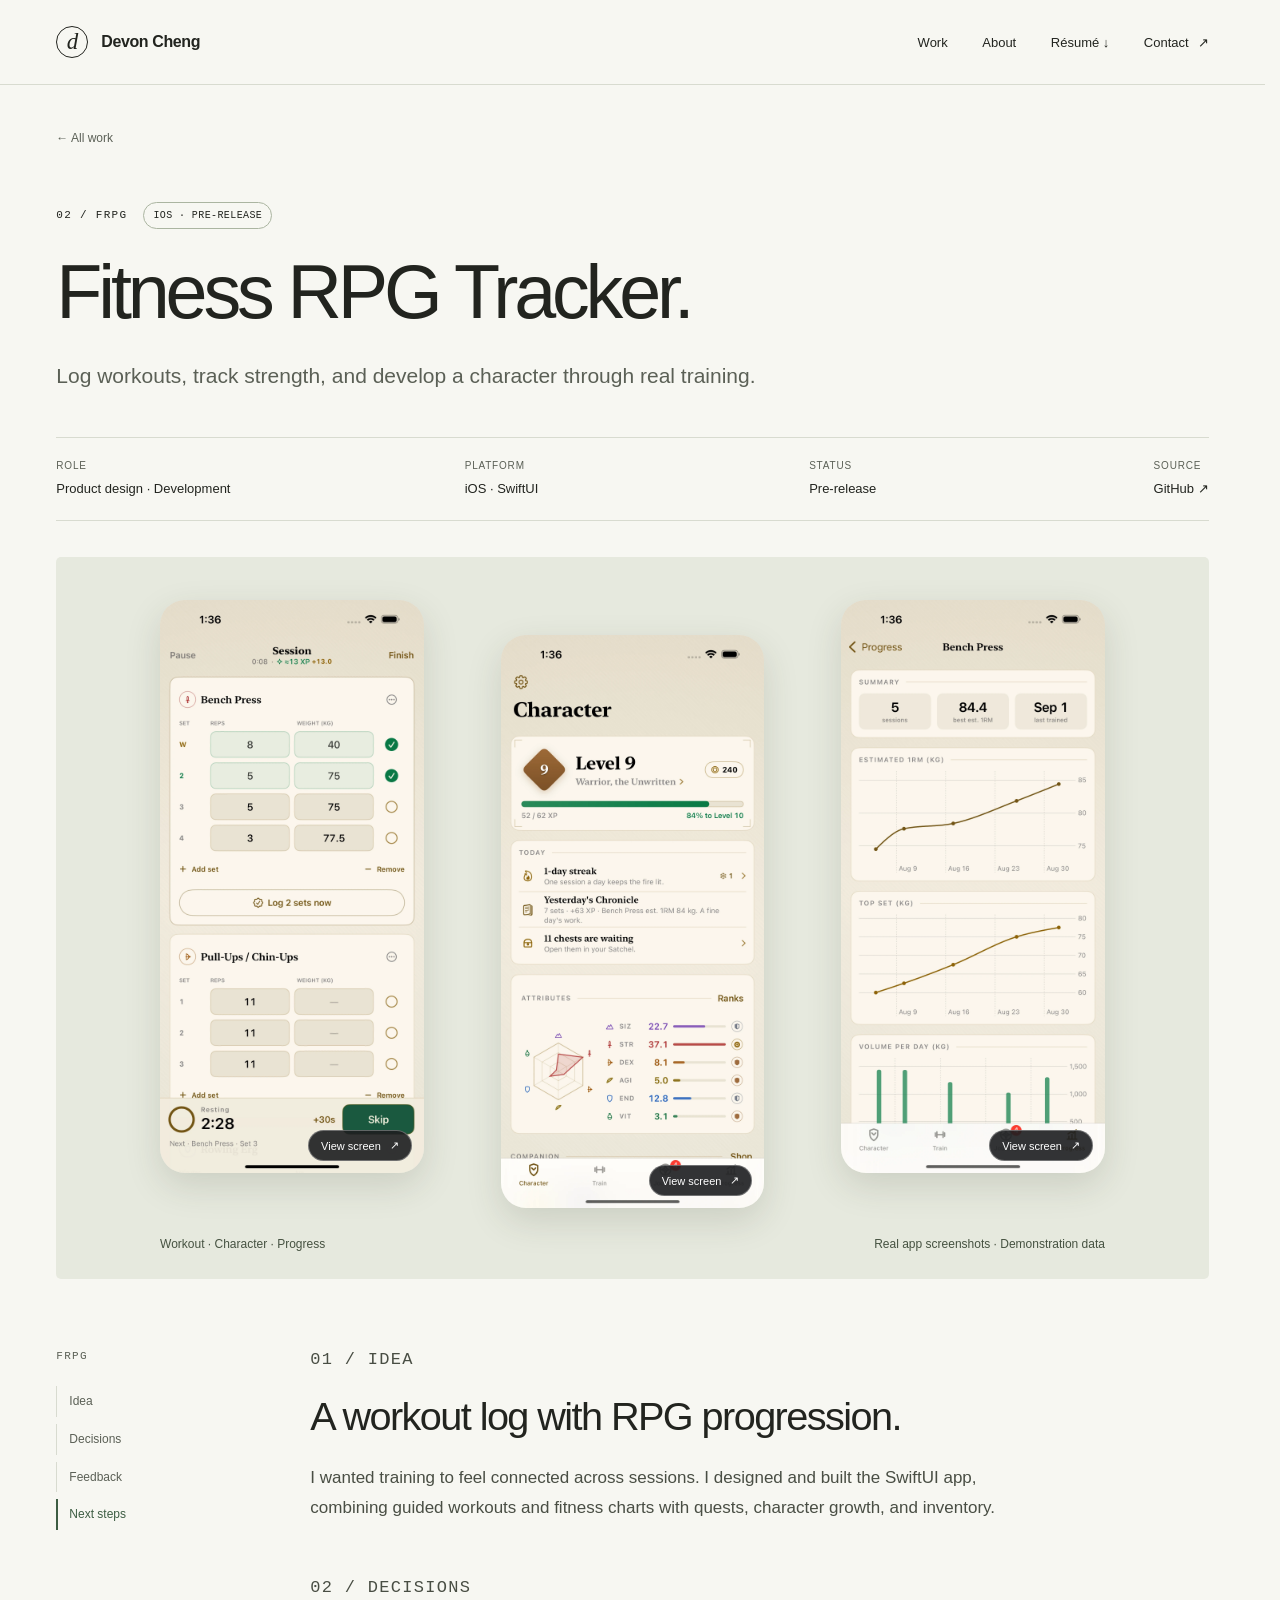
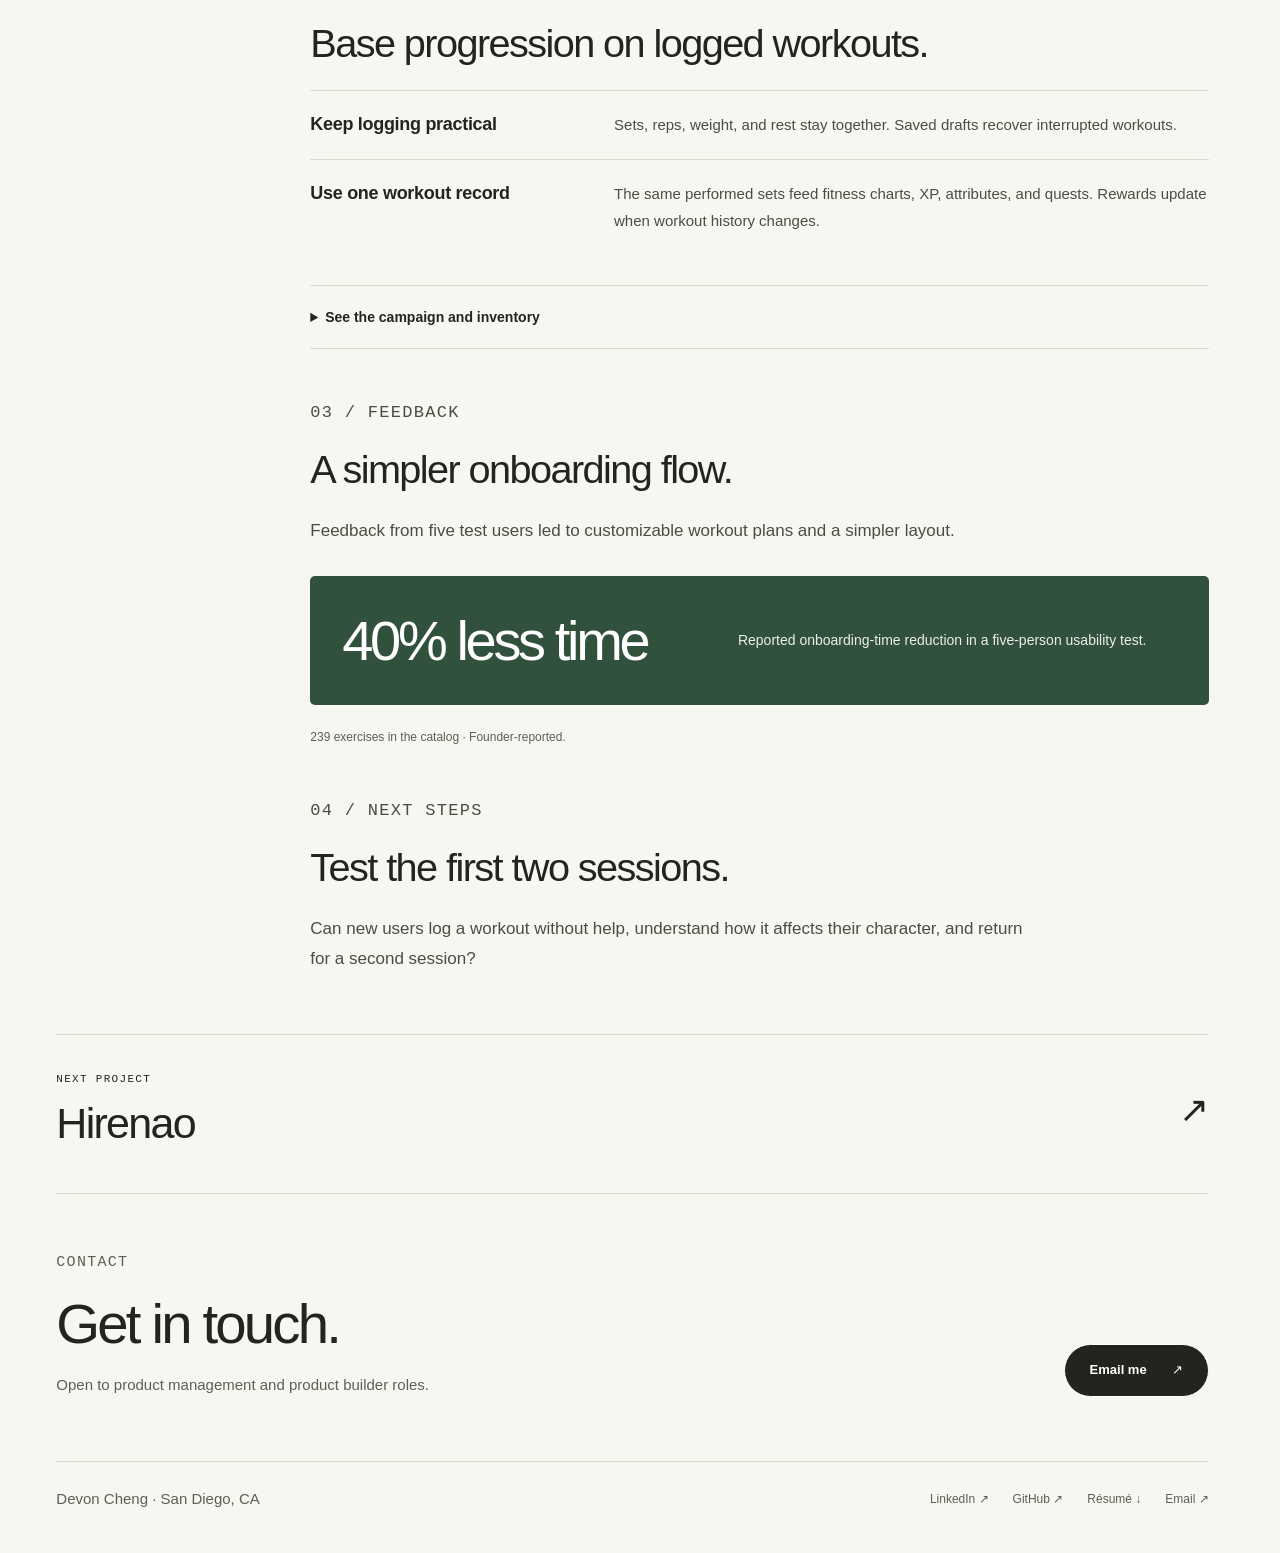
==== projects/frpg/index.html @ c8e6ab67 "Publish Devon Cheng portfolio" ====
<!doctype html>
<html lang="en">
<head>
<meta charset="utf-8">
<meta name="viewport" content="width=device-width, initial-scale=1">
<meta name="theme-color" content="#f7f7f2">
<title>FRPG — Fitness RPG Tracker · Devon Cheng</title>
<meta name="description" content="Devon Cheng’s native iOS Fitness RPG Tracker connects workout logging and progress analytics with character growth, quests, and inventory.">
<meta property="og:title" content="FRPG — Fitness RPG Tracker · Devon Cheng">
<meta property="og:description" content="Devon Cheng’s native iOS Fitness RPG Tracker connects workout logging and progress analytics with character growth, quests, and inventory.">
<meta property="og:type" content="website">
<link rel="icon" href="../../assets/favicon.svg" type="image/svg+xml">
<link rel="stylesheet" href="../../assets/site.css">
<script src="../../assets/site.js" defer></script>
</head>
<body class="frpg-case">
<a class="skip-link" href="#main">Skip to content</a>
<header class="site-header"><div class="header-inner wrap">
<a class="wordmark" href="../../" aria-label="Devon Cheng, home"><span class="monogram" aria-hidden="true">d</span>Devon Cheng</a>
<nav class="main-nav" aria-label="Main navigation">
<a href="../../#work">Work</a><a href="../../#about">About</a>
<a href="../../assets/documents/devon-cheng-resume.pdf" download>Résumé <span aria-hidden="true">↓</span></a>
<a class="nav-contact" href="mailto:yic159@ucsd.edu">Contact <span class="arrow" aria-hidden="true">↗</span></a>
</nav></div></header><main id="main"><section class="case-intro wrap" aria-labelledby="case-title">
<a class="back-link" href="../../#work">← All work</a><p class="eyebrow case-kicker">02 / FRPG <span class="status-tag">iOS · PRE-RELEASE</span></p>
<h1 class="case-title" id="case-title">Fitness RPG Tracker.</h1><p class="case-deck">Log workouts, track strength, and develop a character through real training.</p>
<dl class="case-meta"><div><dt>Role</dt><dd>Product design · Development</dd></div><div><dt>Platform</dt><dd>iOS · SwiftUI</dd></div><div><dt>Status</dt><dd>Pre-release</dd></div><div><dt>Source</dt><dd><a class="meta-link" href="https://github.com/devon4899/FRPG">GitHub ↗</a></dd></div></dl>
<figure class="case-hero frpg-hero"><div class="frpg-hero-phones" role="region" aria-label="Workout, Character, and Progress screenshots. Scroll to explore." tabindex="0"><a class="screenshot-link" href="../../assets/images/frpg-session.webp" data-lightbox data-caption="Log sets, reps, and weight. Keep rest timing in the same view. Real app screenshot with demonstration data." aria-label="Enlarge. Log sets, reps, and weight. Keep rest timing in the same view."><img src="../../assets/images/frpg-session.webp" alt="FRPG workout showing bench press sets, weights, completed sets, and a rest timer." width="1320" height="2868" loading="eager" decoding="async"><span class="zoom-hint" aria-hidden="true"><span>View screen</span> ↗</span></a><a class="screenshot-link" href="../../assets/images/frpg-character.webp" data-lightbox data-caption="Training contributes to character XP, levels, and attributes. Real app screenshot with demonstration data." aria-label="Enlarge. Training contributes to character XP, levels, and attributes."><img src="../../assets/images/frpg-character.webp" alt="FRPG Character showing level 9, XP, a training streak, and six attributes." width="1320" height="2868" loading="eager" decoding="async"><span class="zoom-hint" aria-hidden="true"><span>View screen</span> ↗</span></a><a class="screenshot-link" href="../../assets/images/frpg-progress.webp" data-lightbox data-caption="Review strength and volume from recorded workouts. Real app screenshot with demonstration data." aria-label="Enlarge. Review strength and volume from recorded workouts."><img src="../../assets/images/frpg-progress.webp" alt="FRPG Bench Press progress with estimated strength, top-set weight, and volume charts." width="1320" height="2868" loading="eager" decoding="async"><span class="zoom-hint" aria-hidden="true"><span>View screen</span> ↗</span></a></div><figcaption><span class="swipe-hint">Swipe to explore →</span><span>Workout · Character · Progress</span><span>Real app screenshots · Demonstration data</span></figcaption></figure></section>
<div class="case-layout wrap"><nav class="case-nav" aria-label="FRPG case study sections"><p class="eyebrow">FRPG</p><a href="#idea">Idea</a><a href="#decisions">Decisions</a><a href="#feedback">Feedback</a><a href="#next">Next steps</a></nav><div class="story">
<section class="story-section compact-story" id="idea"><p class="eyebrow">01 / IDEA</p><h2>A workout log with RPG progression.</h2><p>I wanted training to feel connected across sessions. I designed and built the SwiftUI app, combining guided workouts and fitness charts with quests, character growth, and inventory.</p></section>
<section class="story-section compact-story" id="decisions"><p class="eyebrow">02 / DECISIONS</p><h2>Base progression on logged workouts.</h2><div class="short-decisions"><article><h3>Keep logging practical</h3><p>Sets, reps, weight, and rest stay together. Saved drafts recover interrupted workouts.</p></article><article><h3>Use one workout record</h3><p>The same performed sets feed fitness charts, XP, attributes, and quests. Rewards update when workout history changes.</p></article></div>
<details><summary>See the campaign and inventory</summary><div class="phone-grid"><a class="screenshot-link" href="../../assets/images/frpg-campaign.webp" data-lightbox data-caption="Campaign regions and encounters give training longer-term goals. Real app screenshot with demonstration data." aria-label="Enlarge. Campaign regions and encounters give training longer-term goals."><img src="../../assets/images/frpg-campaign.webp" alt="FRPG campaign map showing Kindling Vale and locked regions." width="1320" height="2868" loading="lazy" decoding="async"><span class="zoom-hint" aria-hidden="true"><span>View screen</span> ↗</span></a><a class="screenshot-link" href="../../assets/images/frpg-inventory.webp" data-lightbox data-caption="Earned chests appear in the inventory. Real app screenshot with demonstration data." aria-label="Enlarge. Earned chests appear in the inventory."><img src="../../assets/images/frpg-inventory.webp" alt="FRPG inventory showing an earned chest and 11 available chests." width="1320" height="2868" loading="lazy" decoding="async"><span class="zoom-hint" aria-hidden="true"><span>View screen</span> ↗</span></a></div><p>The repository calls the app RPGFit. It is under development toward its first public release.</p><p><a href="https://github.com/devon4899/FRPG/blob/main/docs/ARCHITECTURE.md">Architecture</a> · <a href="https://github.com/devon4899/FRPG/tree/main/docs/screenshots/iphone-6.9">Original screenshots</a></p></details></section>
<section class="story-section compact-story" id="feedback"><p class="eyebrow">03 / FEEDBACK</p><h2>A simpler onboarding flow.</h2><p>Feedback from five test users led to customizable workout plans and a simpler layout.</p><div class="measurement"><div class="measurement-value">40% less time</div><p>Reported onboarding-time reduction in a five-person usability test.</p></div><p class="measure-note">239 exercises in the catalog · Founder-reported.</p></section>
<section class="story-section compact-story" id="next"><p class="eyebrow">04 / NEXT STEPS</p><h2>Test the first two sessions.</h2><p>Can new users log a workout without help, understand how it affects their character, and return for a second session?</p></section></div></div>
<a class="more-project wrap" href="../hirenao/"><div><p class="eyebrow">NEXT PROJECT</p><h2>Hirenao</h2></div><span class="arrow" aria-hidden="true">↗</span></a></main><footer class="contact wrap" id="contact">
<div class="contact-main"><div><p class="eyebrow">CONTACT</p><h2>Get in touch.</h2><p>Open to product management and product builder roles.</p></div>
<a class="pill-link" href="mailto:yic159@ucsd.edu">Email me <span class="arrow" aria-hidden="true">↗</span></a></div>
<div class="footer-bottom"><p>Devon Cheng · San Diego, CA</p><div class="social-links">
<a href="https://www.linkedin.com/in/devoncheng3/">LinkedIn <span aria-hidden="true">↗</span></a>
<a href="https://github.com/devon4899">GitHub <span aria-hidden="true">↗</span></a>
<a href="../../assets/documents/devon-cheng-resume.pdf" download>Résumé <span aria-hidden="true">↓</span></a>
<a href="mailto:yic159@ucsd.edu">Email <span aria-hidden="true">↗</span></a>
</div></div></footer>
<dialog class="lightbox" aria-label="Enlarged product screenshot" aria-describedby="lightbox-caption">
<div class="lightbox-inner">
<div class="lightbox-top"><p class="lightbox-count" aria-live="polite"></p><div class="lightbox-tools"><a data-original href="#" target="_blank" rel="noopener">Full size ↗</a><button type="button" data-zoom aria-pressed="false">Zoom in</button><button type="button" data-close aria-label="Close screenshot">×</button></div></div>
<div class="lightbox-image-wrap" tabindex="0" role="region" aria-label="Screenshot. Scroll to inspect when zoomed."><img class="lightbox-image" alt=""></div>
<div class="lightbox-bottom"><p class="lightbox-caption" id="lightbox-caption" aria-live="polite"></p><div class="lightbox-controls"><button type="button" data-prev aria-label="Previous screenshot">←</button><button type="button" data-next aria-label="Next screenshot">→</button></div></div>
</div></dialog>
</body></html>
---- assets/site.css ----
@charset "UTF-8";

:root {
  --paper: #f7f7f2;
  --ink: #22241f;
  --muted: #5b6056;
  --line: #d8dbd0;
  --purple: #553ac0;
  --lavender: #ebe6f7;
  --green: #31513d;
  --cream: #e9e5d9;
  --orange: #bd481e;
  --max: 1216px;
  --gutter: clamp(22px, 4.4vw, 72px);
  color-scheme: light;
  font-family: -apple-system, BlinkMacSystemFont, "Segoe UI", sans-serif;
  color: var(--ink);
  background: var(--paper);
  font-synthesis: none;
  text-rendering: optimizeLegibility;
  -webkit-font-smoothing: antialiased;
}
* { box-sizing: border-box; }
html { scroll-behavior: smooth; scroll-padding-top: 108px; scrollbar-gutter: stable; }
body { margin: 0; }
body.modal-open { overflow: hidden; }
::selection { color: #22241f; background: #c9df8e; }
a { color: inherit; text-decoration-thickness: 1px; text-underline-offset: 5px; }
a, button, summary { -webkit-tap-highlight-color: transparent; }
button, input { font: inherit; }
button { color: inherit; }
img { display: block; max-width: 100%; height: auto; }
figure, p, h1, h2, h3, h4, dl, dd { margin: 0; }
button, a, summary { touch-action: manipulation; }
:focus-visible { outline: 3px solid var(--purple); outline-offset: 5px; border-radius: 3px; }
.wrap { width: min(calc(100% - var(--gutter) * 2), var(--max)); margin-inline: auto; }
.skip-link { position: fixed; top: -100px; left: 20px; z-index: 100; padding: 14px 20px; background: var(--ink); color: white; }
.skip-link:focus { top: 14px; }
.site-header { position: sticky; top: 0; z-index: 20; background: rgba(247, 247, 242, .96); border-bottom: 1px solid var(--line); backdrop-filter: blur(16px); }
.header-inner { min-height: 84px; display: flex; align-items: center; justify-content: space-between; gap: 24px; }
.wordmark { display: inline-flex; gap: 13px; align-items: center; text-decoration: none; font-size: 16px; font-weight: 650; letter-spacing: -.4px; white-space: nowrap; }
.monogram { display: grid; place-items: center; width: 32px; height: 32px; border: 1px solid var(--ink); border-radius: 50%; font-family: Georgia, serif; font-size: 23px; font-style: italic; font-weight: 400; }
.main-nav { display: flex; gap: clamp(18px, 2.7vw, 38px); align-items: center; }
.main-nav a { font-size: 13px; text-decoration: none; padding: 10px 0; }
.main-nav a:hover, .main-nav a[aria-current] { color: var(--purple); }
.nav-contact { display: flex; align-items: center; gap: 9px; }
.arrow { display: inline-block; transition: transform .2s ease; }
a:hover .arrow { transform: translate(3px, -2px); }
.eyebrow { font-family: ui-monospace, SFMono-Regular, Menlo, Consolas, monospace; text-transform: uppercase; font-size: 11px; line-height: 1.5; letter-spacing: 1.3px; font-weight: 500; }
.hero { position: relative; padding-top: clamp(58px, 7.1vw, 106px); padding-bottom: 58px; }
.hero-top { display: flex; justify-content: space-between; align-items: center; gap: 22px; margin-bottom: 32px; }
.availability { display: flex; align-items: center; gap: 9px; color: var(--muted); font-size: 12px; }
.availability::before { content: ""; width: 6px; height: 6px; border-radius: 50%; background: var(--green); box-shadow: 0 0 0 4px #e6ebdf; }
.hero-layout { display: grid; grid-template-columns: minmax(0, 1.55fr) minmax(250px, .7fr); gap: 45px; align-items: end; }
.hero h1 { font-size: clamp(49px, 6.6vw, 91px); line-height: 1.02; font-weight: 500; letter-spacing: -.065em; }
.hero h1 em { color: var(--purple); font-family: Georgia, "Times New Roman", serif; font-weight: 400; letter-spacing: -.065em; }
.hero-intro { align-self: center; justify-self: center; text-align: center; }
.hero-jump .eyebrow { margin-bottom: 12px; color: var(--muted); }
.hero-jump-links { display: flex; flex-wrap: wrap; justify-content: center; gap: 10px; }
.hero-jump-links .pill-link { gap: 12px; padding: 10px 14px; }
.text-link { display: inline-flex; align-items: center; gap: 15px; font-size: 14px; font-weight: 550; text-decoration: none; border-bottom: 1px solid currentColor; padding: 0 0 7px; }
.hero-intro .text-link { margin-top: 20px; }
.hero-bottom { display: flex; align-items: center; justify-content: space-between; margin-top: 63px; padding-top: 22px; border-top: 1px solid var(--line); font-size: 12px; color: var(--muted); }
.hero-bottom a { text-decoration: none; }
.hero-bottom span:first-child { display: inline-flex; align-items: center; gap: 12px; }
.section-heading { display: flex; align-items: baseline; gap: 25px; justify-content: space-between; margin: 36px 0 24px; }
.section-heading h2 { font-size: clamp(28px, 3vw, 38px); line-height: 1.2; font-weight: 500; letter-spacing: -1.6px; }
.section-heading .eyebrow { color: var(--muted); }
.project { border-radius: 5px; overflow: hidden; margin-bottom: 28px; }
.hirenao-project { background: var(--lavender); }
.project-top { padding: clamp(28px, 4.3vw, 58px); display: grid; grid-template-columns: 1.2fr .8fr; gap: 45px; align-items: end; }
.project-name { display: flex; gap: 11px; align-items: center; margin-bottom: 23px; }
.project-name .number { opacity: .58; }
.project h3 { font-weight: 500; font-size: clamp(31px, 3.8vw, 50px); line-height: 1.08; letter-spacing: -.045em; }
.project-summary p { font-size: 16px; line-height: 1.65; max-width: 380px; color: #4c485b; }
.pill-link { display: inline-flex; align-items: center; gap: 25px; text-decoration: none; font-size: 13px; line-height: 1.3; font-weight: 550; border: 1px solid currentColor; border-radius: 40px; padding: 14px 20px; transition: background .2s ease, color .2s ease; }
.pill-link:hover { background: var(--ink); color: var(--paper); border-color: var(--ink); }
.project-summary .pill-link { margin-top: 25px; }
.project-image { margin: 0 clamp(24px, 4.3vw, 58px); }
.screenshot-link { display: block; position: relative; text-decoration: none; border-radius: 7px; overflow: hidden; }
.screenshot-link img { width: 100%; }
.project-image .screenshot-link { box-shadow: 0 12px 40px rgba(40, 25, 85, .13); }
.zoom-hint { position: absolute; right: 12px; bottom: 12px; color: #fff; background: rgba(30,31,33,.91); border: 1px solid rgba(255,255,255,.3); border-radius: 30px; padding: 8px 12px; display: flex; align-items: center; gap: 9px; font-size: 11px; transition: background .15s ease; }
.screenshot-link:hover .zoom-hint { background: var(--purple); }
.project-foot { margin: 0 clamp(24px, 4.3vw, 58px); padding: 22px 0 30px; display: flex; gap: 20px; justify-content: space-between; align-items: center; font-size: 12px; color: #514a65; }
.project-foot strong { color: var(--ink); font-weight: 600; }
.project-foot .capture-note { font-size: 11px; }
.frpg-project { background: #e6e9de; display: grid; grid-template-columns: .8fr 1.2fr; min-height: 650px; }
.frpg-project .project-top { display: flex; flex-direction: column; align-items: flex-start; justify-content: center; gap: 0; padding-right: 0; }
.frpg-project h3 { margin-bottom: 24px; }
.frpg-project .project-summary p { color: #485244; }
.status-tag { display: inline-flex; align-items: center; border: 1px solid #abb5a1; border-radius: 20px; padding: 5px 9px; font-size: 10px; font-weight: 500; letter-spacing: .4px; }
.phone-composition { display: grid; grid-template-columns: 1fr 1fr; gap: 23px; align-items: start; padding: 55px 54px 45px 45px; position: relative; }
.phone-composition .screenshot-link { border-radius: 26px; border: 1px solid rgba(55,50,25,.13); box-shadow: 0 24px 35px rgba(44,51,37,.12); }
.phone-composition .screenshot-link:first-child { margin-top: 45px; transform: rotate(-3deg); }
.phone-composition .screenshot-link:nth-child(2) { transform: rotate(3deg); }
.phone-composition .zoom-hint { right: 9px; bottom: 14px; padding: 7px 9px; }
.small-copy { font-size: 12px; line-height: 1.6; color: var(--muted); }
.frpg-project .small-copy { margin-top: 30px; max-width: 290px; }
.about { padding-block: clamp(70px, 9vw, 125px); display: grid; grid-template-columns: .85fr 1.15fr; gap: clamp(48px, 8vw, 110px); }
.about-copy h2 { font-size: clamp(34px, 3.7vw, 48px); line-height: 1.13; letter-spacing: -.045em; font-weight: 500; margin: 22px 0 24px; }
.about-copy p { font-size: 16px; line-height: 1.75; color: var(--muted); margin-bottom: 15px; }
.about-copy .text-link { margin-top: 13px; }
.experience { padding-top: 3px; }
.experience-entry { display: grid; grid-template-columns: 1fr auto; column-gap: 15px; padding: 27px 0; border-bottom: 1px solid var(--line); }
.experience-entry:first-child { border-top: 1px solid var(--line); }
.experience-entry h3 { font-size: 20px; font-weight: 550; letter-spacing: -.4px; }
.experience-entry .date { font-size: 12px; color: var(--muted); align-self: center; }
.experience-entry .role { margin-top: 8px; font-size: 13px; color: var(--muted); }
.experience-entry p { margin-top: 13px; grid-column: 1 / -1; font-size: 14px; line-height: 1.7; color: #464b41; }
.contact { padding: 57px 0 42px; border-top: 1px solid var(--line); }
.contact-main { display: flex; align-items: end; justify-content: space-between; gap: 30px; }
.contact h2 { font-size: clamp(35px, 4.4vw, 59px); line-height: 1.1; letter-spacing: -.05em; font-weight: 500; margin: 18px 0; }
.contact p { color: var(--muted); font-size: 15px; line-height: 1.6; }
.contact .pill-link { padding: 17px 25px; background: var(--ink); color: white; flex-shrink: 0; }
.contact .pill-link:hover { background: var(--purple); border-color: var(--purple); }
.footer-bottom { display: flex; justify-content: space-between; align-items: center; gap: 25px; margin-top: 64px; padding-top: 25px; border-top: 1px solid var(--line); color: var(--muted); font-size: 12px; }
.social-links { display: flex; flex-wrap: wrap; gap: 24px; }
.social-links a { text-decoration: none; }
.social-links a:hover { text-decoration: underline; }

/* Project stories share navigation and type, with an individual color palette. */
.case-intro { padding-top: 43px; }
.back-link { display: inline-flex; align-items: center; gap: 10px; color: var(--muted); font-size: 12px; text-decoration: none; }
.case-kicker { margin-top: 56px; display: flex; align-items: center; gap: 16px; }
.case-title { max-width: 1000px; font-weight: 500; font-size: clamp(44px, 5.9vw, 80px); line-height: 1.06; letter-spacing: -.055em; margin: 23px 0 27px; }
.case-deck { max-width: 710px; font-size: clamp(17px, 1.75vw, 21px); color: var(--muted); line-height: 1.65; }
.case-meta { display: grid; grid-template-columns: 1.2fr 1fr 1fr auto; gap: 25px; margin: 43px 0 36px; padding: 22px 0; border-block: 1px solid var(--line); }
.case-meta dt { color: var(--muted); font-size: 10px; letter-spacing: .8px; text-transform: uppercase; margin-bottom: 8px; }
.case-meta dd { font-size: 13px; line-height: 1.5; }
.case-meta .meta-link { align-self: center; font-size: 13px; text-decoration: none; }
.case-hero { padding: clamp(20px, 3.6vw, 50px); background: var(--lavender); border-radius: 5px; }
.case-hero .screenshot-link { box-shadow: 0 12px 35px rgba(40, 25, 85, .17); }
.case-hero figcaption { margin-top: 17px; font-size: 12px; color: #514a65; line-height: 1.6; display: flex; justify-content: space-between; gap: 15px; }
.case-layout { display: grid; grid-template-columns: 190px minmax(0, 1fr); gap: clamp(35px, 5vw, 75px); padding-top: 66px; }
.case-nav { position: sticky; top: 116px; height: fit-content; display: flex; flex-direction: column; align-items: start; gap: 7px; padding-top: 3px; }
.case-nav .eyebrow { color: var(--muted); margin-bottom: 14px; }
.case-nav a { display: block; padding: 7px 0 7px 12px; border-left: 1px solid var(--line); font-size: 12px; line-height: 1.4; text-decoration: none; color: var(--muted); }
.case-nav a:hover, .case-nav a[aria-current] { border-left: 2px solid var(--purple); padding-left: 11px; color: var(--purple); }
.story { min-width: 0; }
.story-section { margin-bottom: 65px; }
.story-section h2 { font-size: clamp(29px, 3.1vw, 40px); font-weight: 500; letter-spacing: -.04em; line-height: 1.15; margin: 14px 0 23px; }
.story-section > p { font-size: 17px; line-height: 1.8; color: #494e44; max-width: 790px; margin-bottom: 18px; }
.story-section p strong { color: var(--ink); font-weight: 600; }
.story-section .callout { background: #efeee5; border-left: 2px solid #8b8d68; padding: 22px 25px; margin-top: 26px; font-size: 16px; line-height: 1.75; }
.decision { display: grid; grid-template-columns: 34px 1fr; gap: 15px; padding: 27px 0; border-top: 1px solid var(--line); }
.decision-number { font-size: 12px; color: var(--purple); font-family: ui-monospace, monospace; padding-top: 5px; }
.decision h3 { font-weight: 550; font-size: 22px; letter-spacing: -.5px; line-height: 1.3; margin-bottom: 12px; }
.decision p { font-size: 16px; line-height: 1.75; color: #494e44; }
.decision p + p { margin-top: 12px; }
.decision .tradeoff { font-size: 13px; color: var(--muted); }
.workflow-figure { margin-top: 28px; }
.workflow-figure .screenshot-link { border: 1px solid #d4d5cf; border-radius: 7px; }
.workflow-figure figcaption { margin-top: 13px; font-size: 13px; color: var(--muted); line-height: 1.6; }
.workflow-figure figcaption strong { font-weight: 550; color: var(--ink); }
.figure-number { color: var(--purple); font-family: ui-monospace, monospace; font-size: 11px; margin-right: 10px; }
.measurement { display: grid; grid-template-columns: 1fr 1.2fr; gap: 30px; background: var(--ink); color: white; padding: 32px; margin: 30px 0 22px; border-radius: 5px; align-items: center; }
.measurement-value { font-size: clamp(36px, 4.4vw, 56px); font-weight: 500; letter-spacing: -.06em; white-space: nowrap; }
.measurement-value .from { color: #b9bcae; }
.measurement p { font-size: 14px; line-height: 1.7; color: #ecefe5; }
.measurement p strong { color: white; }
.metric-row { display: grid; grid-template-columns: repeat(3, 1fr); gap: 20px; margin: 29px 0 21px; }
.metric { border-top: 1px solid var(--line); padding-top: 20px; }
.metric strong { display: block; font-size: 42px; font-weight: 500; letter-spacing: -.055em; margin-bottom: 8px; }
.metric span { font-size: 13px; line-height: 1.5; color: var(--muted); display: block; }
.story-section .measure-note { font-size: 12px; line-height: 1.7; color: var(--muted); }
.next-test { padding: 29px; background: var(--lavender); border-radius: 5px; margin-top: 30px; }
.next-test h3 { font-size: 20px; font-weight: 550; letter-spacing: -.3px; margin-bottom: 12px; }
.next-test p { font-size: 15px; color: #4a425b; line-height: 1.75; }
details { border-block: 1px solid var(--line); padding: 20px 0; margin-top: 30px; }
details + details { border-top: 0; margin-top: 0; }
summary { cursor: pointer; font-size: 14px; font-weight: 550; line-height: 1.6; }
details p { font-size: 14px; line-height: 1.8; color: var(--muted); margin: 18px 0 3px; }
details a { text-decoration-color: #9d91c0; }
.more-project { display: flex; justify-content: space-between; align-items: center; gap: 25px; padding: 36px 0 45px; margin-top: 10px; border-top: 1px solid var(--line); text-decoration: none; }
.more-project h2 { font-size: clamp(28px, 3.4vw, 43px); font-weight: 500; letter-spacing: -.04em; margin-top: 12px; }
.more-project .arrow { font-size: 36px; }
.frpg-case { --purple: #3d5d43; --lavender: #e6e9de; }
.frpg-hero { background: #e6e9de; padding: 43px 9% 25px; }
.frpg-hero-phones { display: grid; grid-template-columns: repeat(3, 1fr); gap: clamp(25px, 6vw, 80px); align-items: start; }
.frpg-hero-phones .screenshot-link { border-radius: 25px; box-shadow: 0 13px 35px rgba(56,62,43,.15); }
.frpg-hero-phones > :nth-child(2) { margin-top: 35px; }
.frpg-hero figcaption { margin-top: 27px; color: #465241; }
.phone-grid { display: grid; grid-template-columns: repeat(2, minmax(0, 1fr)); gap: 28px; align-items: start; }
.phone-grid.three { grid-template-columns: repeat(3, minmax(0, 1fr)); gap: 22px; }
.phone-grid .workflow-figure { margin-top: 14px; }
.phone-grid .screenshot-link { max-width: 330px; margin-inline: auto; border-radius: 23px; box-shadow: 0 12px 28px rgba(45,50,35,.09); }
.frpg-case .measurement { background: var(--green); }
.frpg-case .next-test p { color: #3d4b3a; }
.frpg-case .workflow-figure figcaption { margin-top: 18px; }

.gallery-tabs { display: flex; gap: 7px; margin-bottom: 22px; }
.gallery-tabs button { cursor: pointer; border: 1px solid #b9b0cf; background: transparent; color: #453955; padding: 12px 23px; border-radius: 30px; font-size: 13px; line-height: 1.3; }
.gallery-tabs button[aria-selected="true"] { background: var(--ink); border-color: var(--ink); color: white; }
.gallery-tabs button:hover { border-color: var(--ink); }
.gallery-panel { margin: 0; }
.gallery-panel .screenshot-link { aspect-ratio: 16/9; background: #171719; }
.gallery-panel .screenshot-link img { width: 100%; height: 100%; object-fit: contain; }
.gallery-panel figcaption { display: block; }
.gallery-panel figcaption strong { margin-right: 5px; }
.compact-story { margin-bottom: 49px; }
.short-decisions { display: grid; grid-template-columns: 1fr; }
.short-decisions article { padding: 21px 0; display: grid; grid-template-columns: minmax(150px, .75fr) 1.6fr; gap: 25px; border-top: 1px solid var(--line); }
.short-decisions h3 { font-size: 18px; line-height: 1.4; font-weight: 550; letter-spacing: -.3px; }
.short-decisions p { font-size: 15px; line-height: 1.75; color: #494e44; }
.compact-story > p { max-width: 720px; }
.compact-story details .phone-grid { margin-top: 22px; }
.compact-story details .phone-grid .screenshot-link { max-width: 260px; }
@media (max-width: 760px) {
  .gallery-tabs { margin-bottom: 17px; gap: 6px; }
  .gallery-tabs button { padding: 11px 16px; font-size: 12px; }
  .short-decisions article { grid-template-columns: 1fr; gap: 9px; padding: 19px 0; }
  .compact-story { margin-bottom: 39px; }
}

/* Native dialog supplies focus containment and Escape behavior. */
.lightbox { border: 0; background: #151612; color: #f7f7f2; width: min(1500px, 96vw); max-width: 96vw; height: min(94vh, 1200px); max-height: 94dvh; padding: 0; border-radius: 10px; overflow: hidden; }
.lightbox::backdrop { background: rgba(15,17,13,.87); backdrop-filter: blur(5px); }
.lightbox-inner { height: 100%; display: flex; flex-direction: column; }
.lightbox-top { display: flex; justify-content: space-between; align-items: center; padding: 10px 16px 8px 22px; flex-shrink: 0; gap: 20px; }
.lightbox-top p { color: #bfc4b5; font-size: 11px; }
.lightbox-tools { display: flex; align-items: center; gap: 14px; }
.lightbox-tools a { font-size: 12px; color: #e0e5d7; padding-block: 14px; }
.lightbox-tools button[data-zoom] { border-radius: 30px; width: auto; padding-inline: 16px; font-size: 12px; }
.lightbox button { border: 1px solid #646957; background: none; color: #fff; border-radius: 50%; width: 44px; height: 44px; cursor: pointer; display: grid; place-items: center; font-size: 21px; }
.lightbox button:hover { background: #3a4130; }
.lightbox :focus-visible { outline-color: #d2dbae; }
.lightbox-image-wrap { flex: 1; min-height: 0; padding-inline: 22px; overflow: hidden; }
.lightbox-image { width: 100%; height: 100%; max-width: 100%; max-height: 100%; object-fit: contain; }
.lightbox.is-zoomed .lightbox-image-wrap { display: block; overflow: auto; }
.lightbox.is-zoomed .lightbox-image { width: auto; height: auto; max-width: none; max-height: none; margin-inline: auto; }
.lightbox-bottom { flex-shrink: 0; display: flex; justify-content: space-between; align-items: center; gap: 20px; padding: 17px 22px; }
.lightbox-caption { font-size: 13px; line-height: 1.6; color: #d1d5c9; max-width: 900px; }
.lightbox-controls { display: flex; gap: 10px; flex-shrink: 0; }
.no-page { min-height: 65vh; display: flex; flex-direction: column; justify-content: center; align-items: flex-start; gap: 24px; }
.no-page h1 { font-size: clamp(44px, 7vw, 80px); font-weight: 500; letter-spacing: -.05em; }
.no-page p { color: var(--muted); line-height: 1.7; }

@media (prefers-reduced-motion: no-preference) {
  .has-motion [data-reveal] { opacity: 0; transform: translateY(16px); transition: opacity .7s ease, transform .7s ease; }
  .has-motion [data-reveal].is-visible { opacity: 1; transform: none; }
}
@media (min-width: 1500px) { .hero h1 { font-size: 96px; } }
@media (max-width: 1000px) {
  .hero-layout { grid-template-columns: 1.4fr 1fr; gap: 35px; }
  .hero h1 { font-size: clamp(48px, 7vw, 72px); }
  .project-top { gap: 28px; }
  .frpg-project { min-height: 540px; grid-template-columns: .9fr 1.1fr; }
  .phone-composition { padding: 50px 30px 40px; gap: 16px; }
  .frpg-project .project-top { padding: 35px 0 35px 35px; }
  .about { gap: 55px; }
  .case-layout { grid-template-columns: 150px minmax(0, 1fr); gap: 35px; }
  .measurement { grid-template-columns: 1fr; gap: 12px; }
  .phone-grid.three { gap: 14px; }
}
@media (max-width: 760px) {
  .header-inner { min-height: 74px; gap: 16px; }
  .wordmark { font-size: 14px; gap: 9px; }
  .monogram { width: 29px; height: 29px; font-size: 20px; }
  .main-nav { gap: 17px; }
  .main-nav a { font-size: 12px; }
  .nav-contact { display: none; }
  .hero { padding-top: 48px; padding-bottom: 27px; }
  .hero-top { margin-bottom: 28px; }
  .hero-top .availability { display: none; }
  .hero-layout { grid-template-columns: 1fr; gap: 30px; }
  .hero h1 { font-size: clamp(49px, 10.7vw, 77px); }
  .hero-bottom { margin-top: 36px; padding-top: 18px; }
  .hero-bottom .city { display: none; }
  .section-heading { margin: 26px 0 21px; }
  .section-heading .eyebrow { font-size: 9px; }
  .project-top { padding: 28px; grid-template-columns: 1fr; gap: 22px; }
  .project-name { margin-bottom: 19px; }
  .project h3 { font-size: 37px; }
  .project-summary p { font-size: 15px; }
  .project-summary .pill-link { margin-top: 20px; }
  .project-image { margin-inline: 18px; }
  .project-foot { margin-inline: 26px; padding-block: 20px 25px; align-items: flex-start; flex-direction: column; gap: 10px; line-height: 1.6; }
  .project-image .zoom-hint { font-size: 10px; right: 7px; bottom: 7px; padding: 6px 9px; }
  .frpg-project { display: block; }
  .frpg-project .project-top { padding: 29px 29px 0; }
  .frpg-project .small-copy { margin-top: 20px; }
  .phone-composition { padding: 25px 35px 35px; gap: 21px; max-width: 520px; margin-inline: auto; }
  .phone-composition .screenshot-link:first-child { margin-top: 25px; }
  .phone-composition .screenshot-link { border-radius: 20px; }
  .phone-composition .zoom-hint { padding: 6px 9px; font-size: 10px; right: 7px; }
  .about { grid-template-columns: 1fr; gap: 40px; padding-block: 65px; }
  .about-copy { max-width: 520px; }
  .about-copy h2 { max-width: 430px; }
  .experience-entry { padding-block: 23px; }
  .contact { padding-top: 42px; }
  .contact-main { align-items: flex-start; flex-direction: column; }
  .footer-bottom { align-items: flex-start; flex-direction: column-reverse; margin-top: 44px; gap: 23px; }
  .case-intro { padding-top: 29px; }
  .case-kicker { margin-top: 35px; }
  .case-title { margin-top: 20px; font-size: clamp(42px, 8.7vw, 64px); }
  .case-meta { grid-template-columns: 1fr 1fr; margin-block: 30px; row-gap: 25px; }
  .case-deck { font-size: 18px; }
  .case-hero { padding: 17px; }
  .case-hero figcaption { flex-direction: column; font-size: 11px; gap: 7px; }
  .case-layout { display: block; padding-top: 26px; }
  .case-nav { position: static; flex-direction: row; flex-wrap: wrap; gap: 5px 18px; border-bottom: 1px solid var(--line); padding: 0 0 22px; margin-bottom: 38px; }
  .case-nav .eyebrow { display: none; }
  .case-nav a { padding-left: 0; border: 0; }
  .case-nav a:hover, .case-nav a[aria-current] { border: 0; padding-left: 0; }
  .story-section { margin-bottom: 48px; }
  .story-section > p { font-size: 16px; line-height: 1.8; }
  .story-section h2 { margin-bottom: 19px; }
  .decision { grid-template-columns: 25px 1fr; gap: 12px; }
  .decision h3 { font-size: 21px; }
  .decision p { font-size: 15px; }
  .story-section .callout { padding: 20px; font-size: 15px; }
  .metric-row { gap: 15px; }
  .metric strong { font-size: 36px; }
  .metric span { font-size: 12px; }
  .measurement { padding: 25px; }
  .next-test { padding: 24px; }
  .frpg-hero { padding: 24px 24px 20px; }
  .frpg-hero-phones { gap: 17px; }
  .frpg-hero-phones .screenshot-link { border-radius: 15px; }
  .frpg-hero-phones > :nth-child(2) { margin-top: 20px; }
  .frpg-hero-phones .zoom-hint { right: 7px; bottom: 8px; font-size: 10px; padding: 5px 7px; }
  .frpg-hero-phones .zoom-hint span { display: none; }
  .phone-grid { gap: 20px; }
  .phone-grid.three { grid-template-columns: 1fr 1fr; gap: 20px; }
  .phone-grid.three > :last-child { max-width: 50%; grid-column: 1 / -1; justify-self: center; }
  .phone-grid .screenshot-link { border-radius: 17px; }
  .phone-grid figcaption { font-size: 12px; }
  .lightbox { width: 100vw; max-width: 100vw; height: 100dvh; max-height: 100dvh; border-radius: 0; }
  .lightbox-image-wrap { padding-inline: 8px; }
  .lightbox-top { padding: 8px 10px 8px 17px; }
  .lightbox-top .lightbox-count { max-width: 100px; line-height: 1.6; }
  .lightbox-tools { gap: 8px; }
  .lightbox-tools a { font-size: 11px; }
  .lightbox-tools button[data-zoom] { padding-inline: 11px; }
  .lightbox-bottom { padding: 14px; gap: 12px; }
  .lightbox-caption { font-size: 12px; }
  .lightbox-controls { gap: 5px; }
  .lightbox-controls button { width: 40px; height: 40px; }
}
@media (max-width: 380px) {
  .main-nav { gap: 12px; }
  .wordmark { font-size: 12px; }
  .wordmark .monogram { display: none; }
  .hero h1 { font-size: 47px; }
  .project h3 { font-size: 32px; }
  .project-top { padding: 24px; }
  .phone-composition { padding-inline: 26px; gap: 15px; }
  .frpg-hero-phones { grid-template-columns: 1fr 1fr; }
  .frpg-hero-phones > :last-child { display: none; }
  .metric strong { font-size: 31px; }
  .metric-row { gap: 10px; }
}
@media (prefers-reduced-motion: reduce) {
  html { scroll-behavior: auto; }
  *, *::before, *::after { animation-duration: .01ms !important; animation-iteration-count: 1 !important; transition-duration: .01ms !important; }
}
@media print {
  .site-header, .case-nav, .contact, .zoom-hint, .more-project, .back-link { display: none; }
  .wrap { width: 100%; }
  .case-layout { display: block; }
  .has-motion [data-reveal] { opacity: 1; transform: none; }
  a { color: inherit; }
  .story-section { break-inside: avoid; }
}

@media (max-width: 760px) {
  .frpg-hero-phones { grid-template-columns: repeat(3, min(68vw, 270px)); overflow-x: auto; scroll-snap-type: x mandatory; padding: 4px 3px 20px; gap: 18px; }
  .frpg-hero-phones .screenshot-link { scroll-snap-align: start; }
  .frpg-hero-phones > :nth-child(2) { margin-top: 0; }
  .frpg-hero-phones > :last-child { display: block; }
}

.cohort-label { font-size: 15px; font-weight: 550; margin-top: 30px; }
.cohort-label + .metric-row { margin-top: 17px; }

/* Two real screens share one frame; each opens its own full capture. */
.split-stage { position: relative; aspect-ratio: 2.45; background: #0b0b0c; border-radius: 7px; overflow: hidden; box-shadow: 0 12px 40px rgba(40, 25, 85, .13); }
.split-stage .screenshot-link { position: absolute; inset-block: 0; border-radius: 0; box-shadow: none; }
.split-stage .screenshot-link img { height: 100%; width: 100%; object-fit: cover; }
.split-profile { left: 0; width: 64%; clip-path: polygon(0 0,100% 0,71.875% 100%,0 100%); }
.split-greenroom { right: 0; width: 54%; clip-path: polygon(33.333% 0,100% 0,100% 100%,0 100%); }
.split-profile img { object-position: left center; }
.split-greenroom img { object-position: 54% center; }
.split-divider { position: absolute; inset: 0; width: 100%; height: 100%; pointer-events: none; }
.split-divider line { stroke: var(--lavender); stroke-width: 6px; }
.screen-label { position: absolute; bottom: 16px; left: 16px; color: white; background: #24242bee; border: 1px solid #777483; border-radius: 30px; padding: 9px 14px; font-size: 12px; display: flex; gap: 12px; }
.split-greenroom .screen-label { left: auto; right: 16px; }
.split-stage a:focus-visible { outline-offset: -5px; outline-color: #bba8ff; }
.gallery-panel .screenshot-link { aspect-ratio: 989/633; }
.gallery-source { margin-top: 12px; font-size: 10px; line-height: 1.6; color: #655c75; }
.swipe-hint { display: none; }
@media (max-width: 760px) {
  .swipe-hint { display: block; font-size: 11px; line-height: 1.6; color: #514a65; }
  .project-image.swipe-hint { margin-top: 12px; }
  .frpg-hero .swipe-hint { color: #465241; }
  .split-stage { aspect-ratio: 1.3; }
  .split-profile { width: 68%; clip-path: polygon(0 0,100% 0,73.529% 100%,0 100%); }
  .split-greenroom { width: 50%; clip-path: polygon(36% 0,100% 0,100% 100%,0 100%); }
  .split-divider { display: none; }
  .split-profile img { object-position: 25% center; }
  .split-greenroom img { object-position: 53% center; }
  .screen-label { left: 8px; bottom: 8px; font-size: 10px; padding: 7px 9px; gap: 7px; }
  .split-greenroom .screen-label { right: 8px; }
}

@media (max-width: 760px) {
  .split-stage { display: flex; aspect-ratio: auto; overflow-x: auto; scroll-snap-type: x mandatory; }
  .split-stage .screenshot-link { position: relative; inset: auto; width: 100%; flex: 0 0 100%; clip-path: none; scroll-snap-align: start; }
  .split-stage .screenshot-link img { width: 100%; height: auto; object-fit: contain; }
}
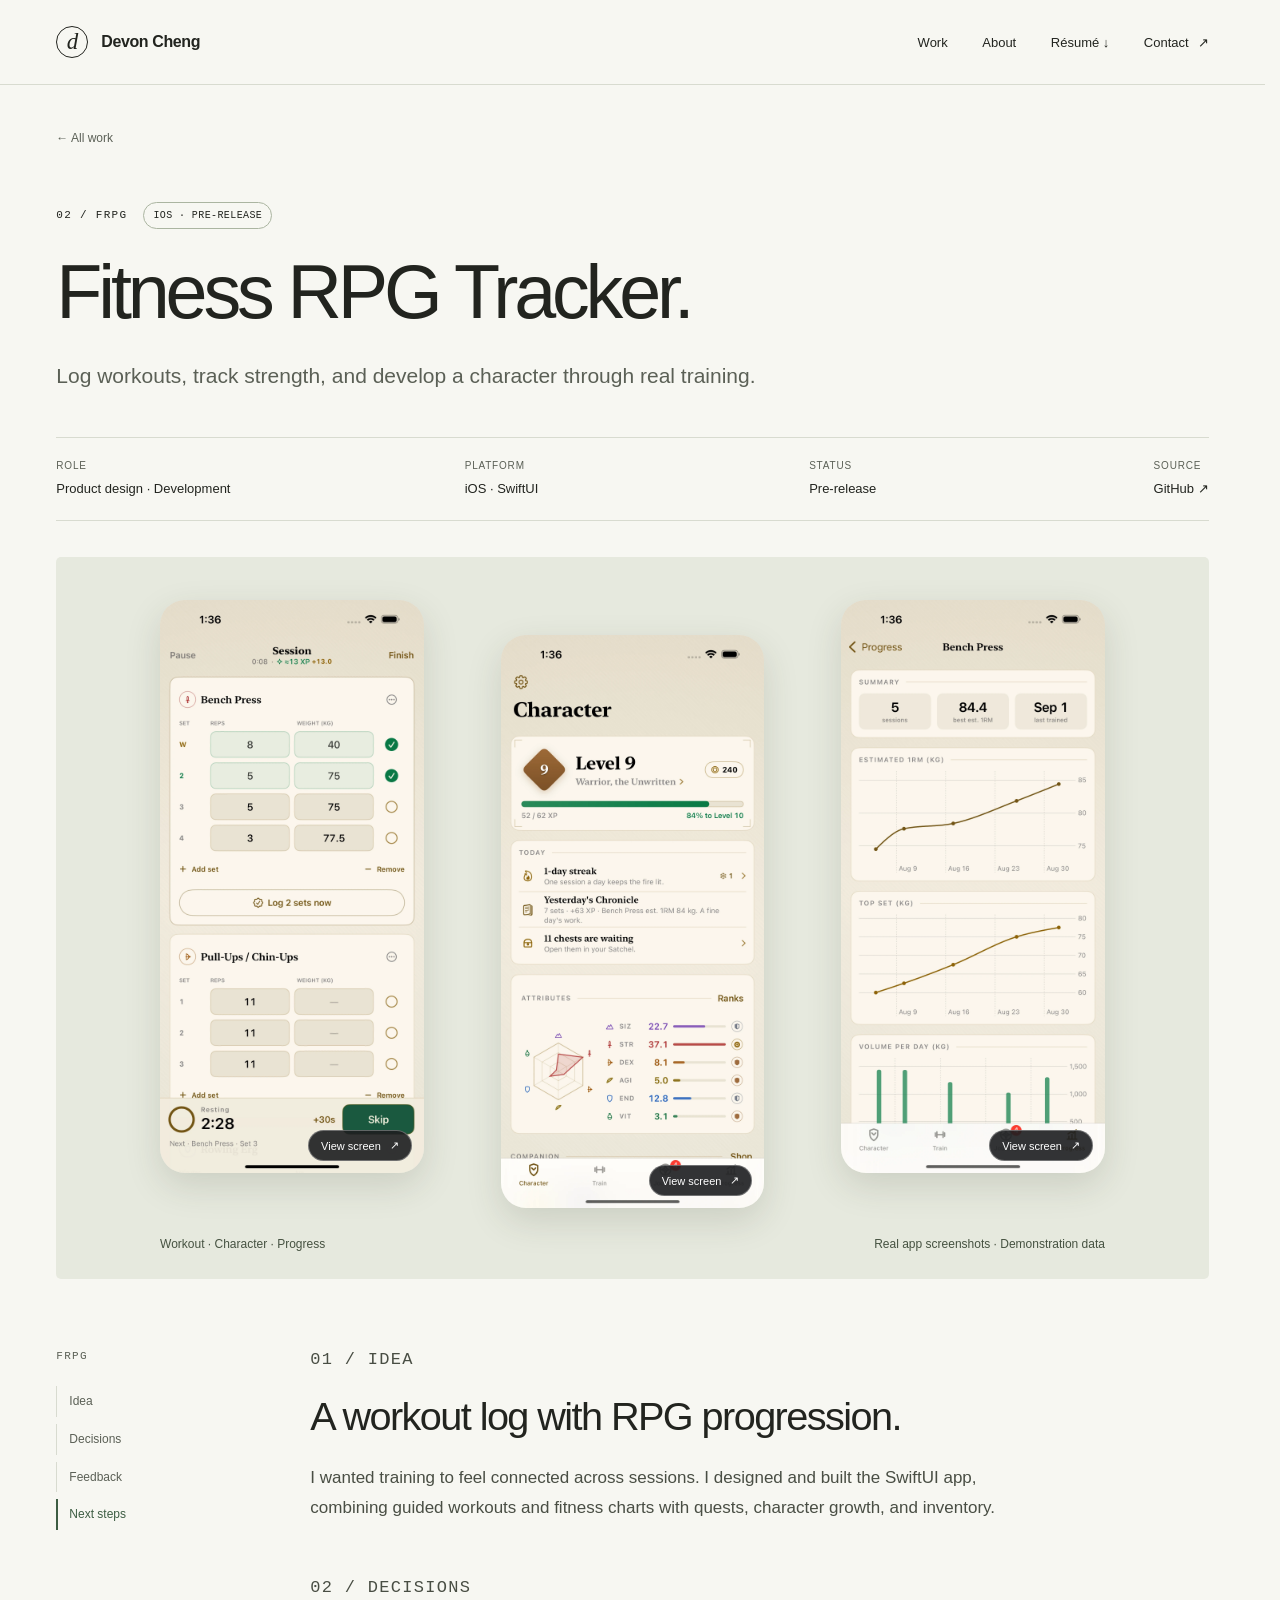
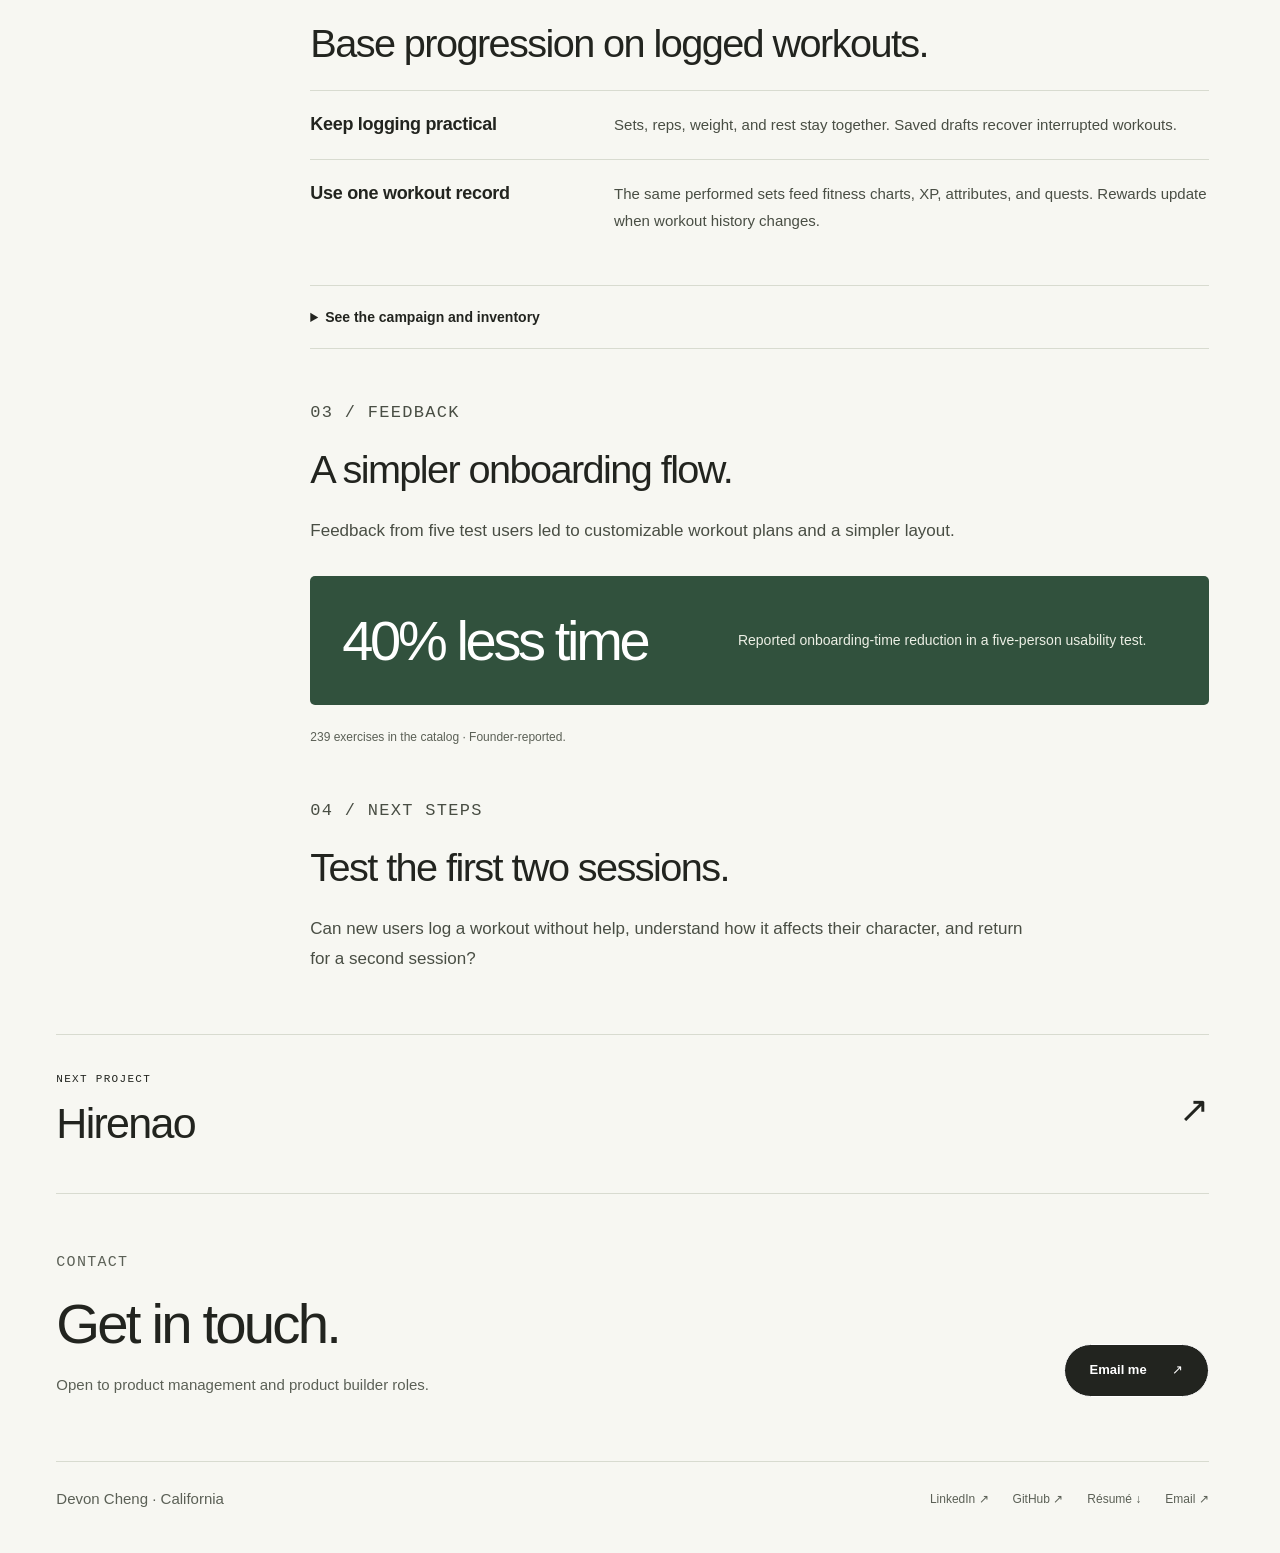
==== commit 35faead7: "Use California in the FRPG footer" ====
--- a/projects/frpg/index.html
+++ b/projects/frpg/index.html
@@ -35,7 +35,7 @@
 <a class="more-project wrap" href="../hirenao/"><div><p class="eyebrow">NEXT PROJECT</p><h2>Hirenao</h2></div><span class="arrow" aria-hidden="true">↗</span></a></main><footer class="contact wrap" id="contact">
 <div class="contact-main"><div><p class="eyebrow">CONTACT</p><h2>Get in touch.</h2><p>Open to product management and product builder roles.</p></div>
 <a class="pill-link" href="mailto:yic159@ucsd.edu">Email me <span class="arrow" aria-hidden="true">↗</span></a></div>
-<div class="footer-bottom"><p>Devon Cheng · San Diego, CA</p><div class="social-links">
+<div class="footer-bottom"><p>Devon Cheng · California</p><div class="social-links">
 <a href="https://www.linkedin.com/in/devoncheng3/">LinkedIn <span aria-hidden="true">↗</span></a>
 <a href="https://github.com/devon4899">GitHub <span aria-hidden="true">↗</span></a>
 <a href="../../assets/documents/devon-cheng-resume.pdf" download>Résumé <span aria-hidden="true">↓</span></a>
@@ -47,4 +47,4 @@
 <div class="lightbox-image-wrap" tabindex="0" role="region" aria-label="Screenshot. Scroll to inspect when zoomed."><img class="lightbox-image" alt=""></div>
 <div class="lightbox-bottom"><p class="lightbox-caption" id="lightbox-caption" aria-live="polite"></p><div class="lightbox-controls"><button type="button" data-prev aria-label="Previous screenshot">←</button><button type="button" data-next aria-label="Next screenshot">→</button></div></div>
 </div></dialog>
-</body></html>+</body></html>
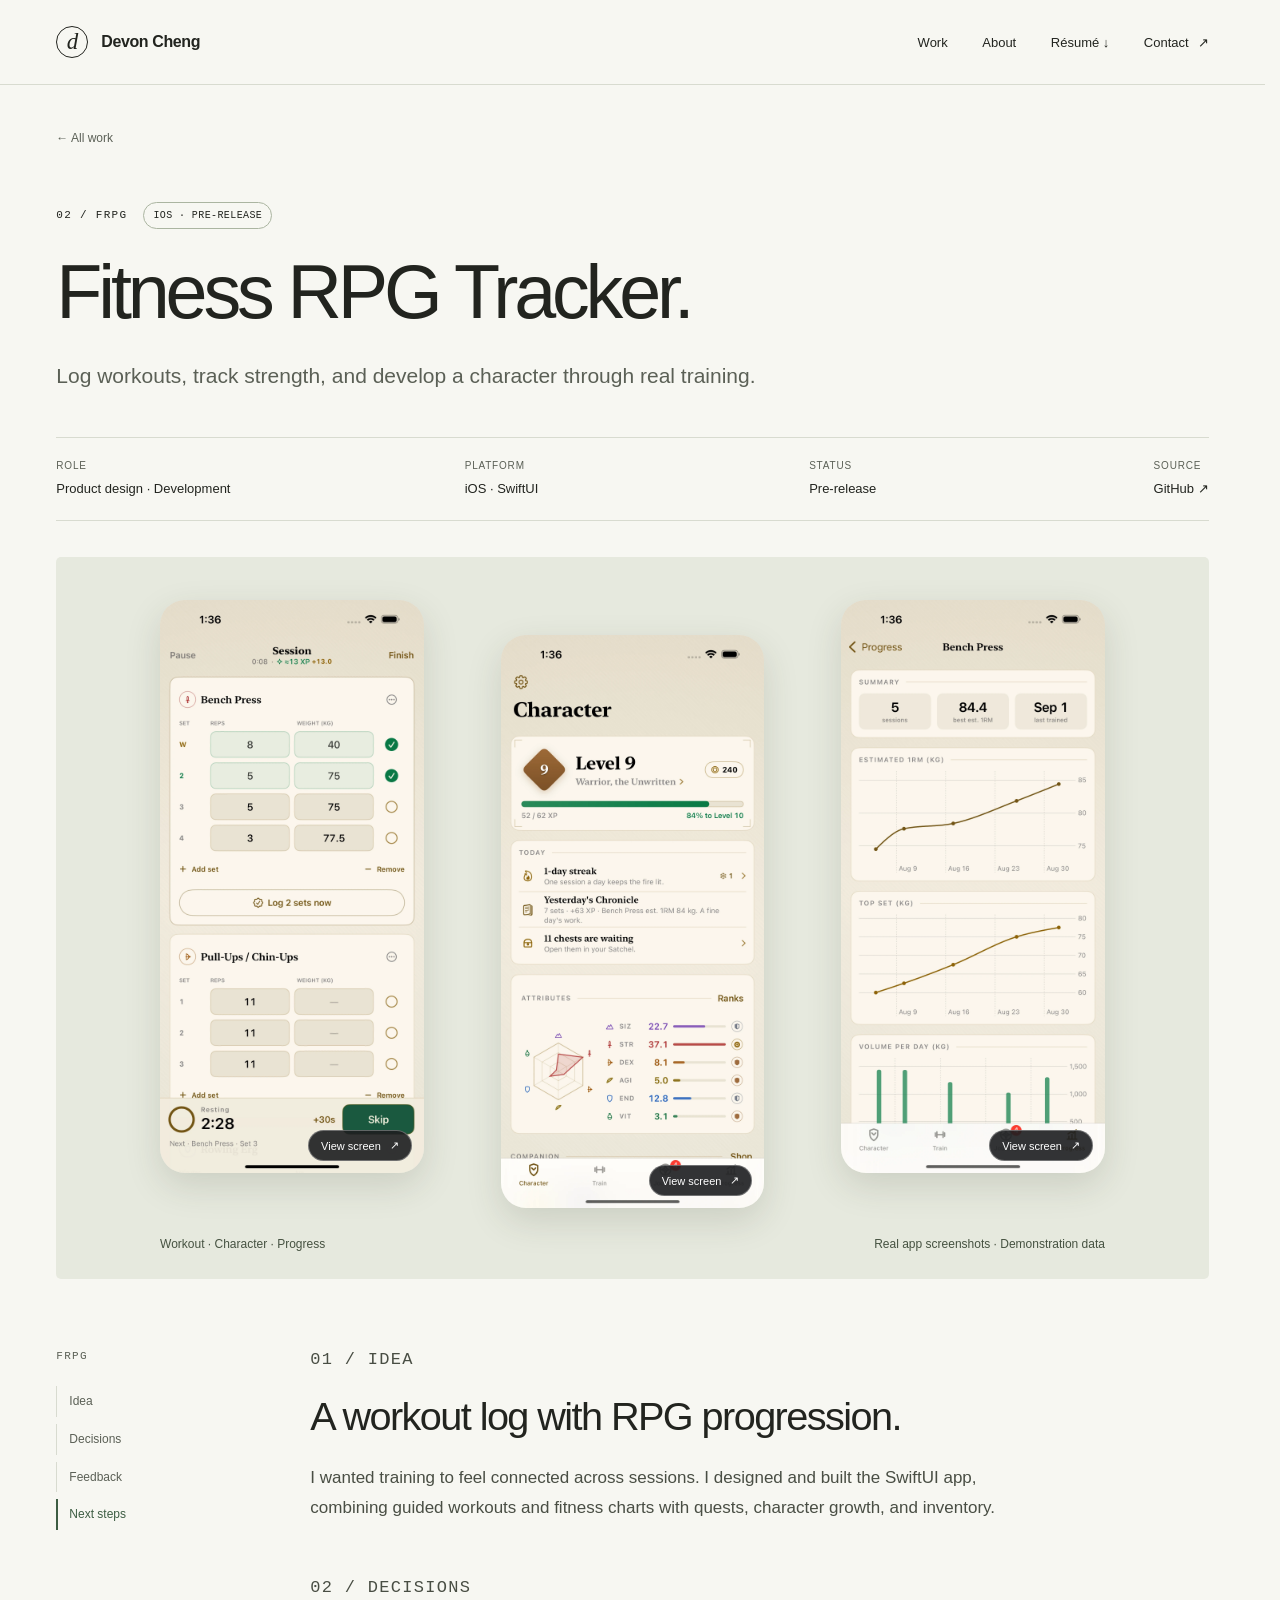
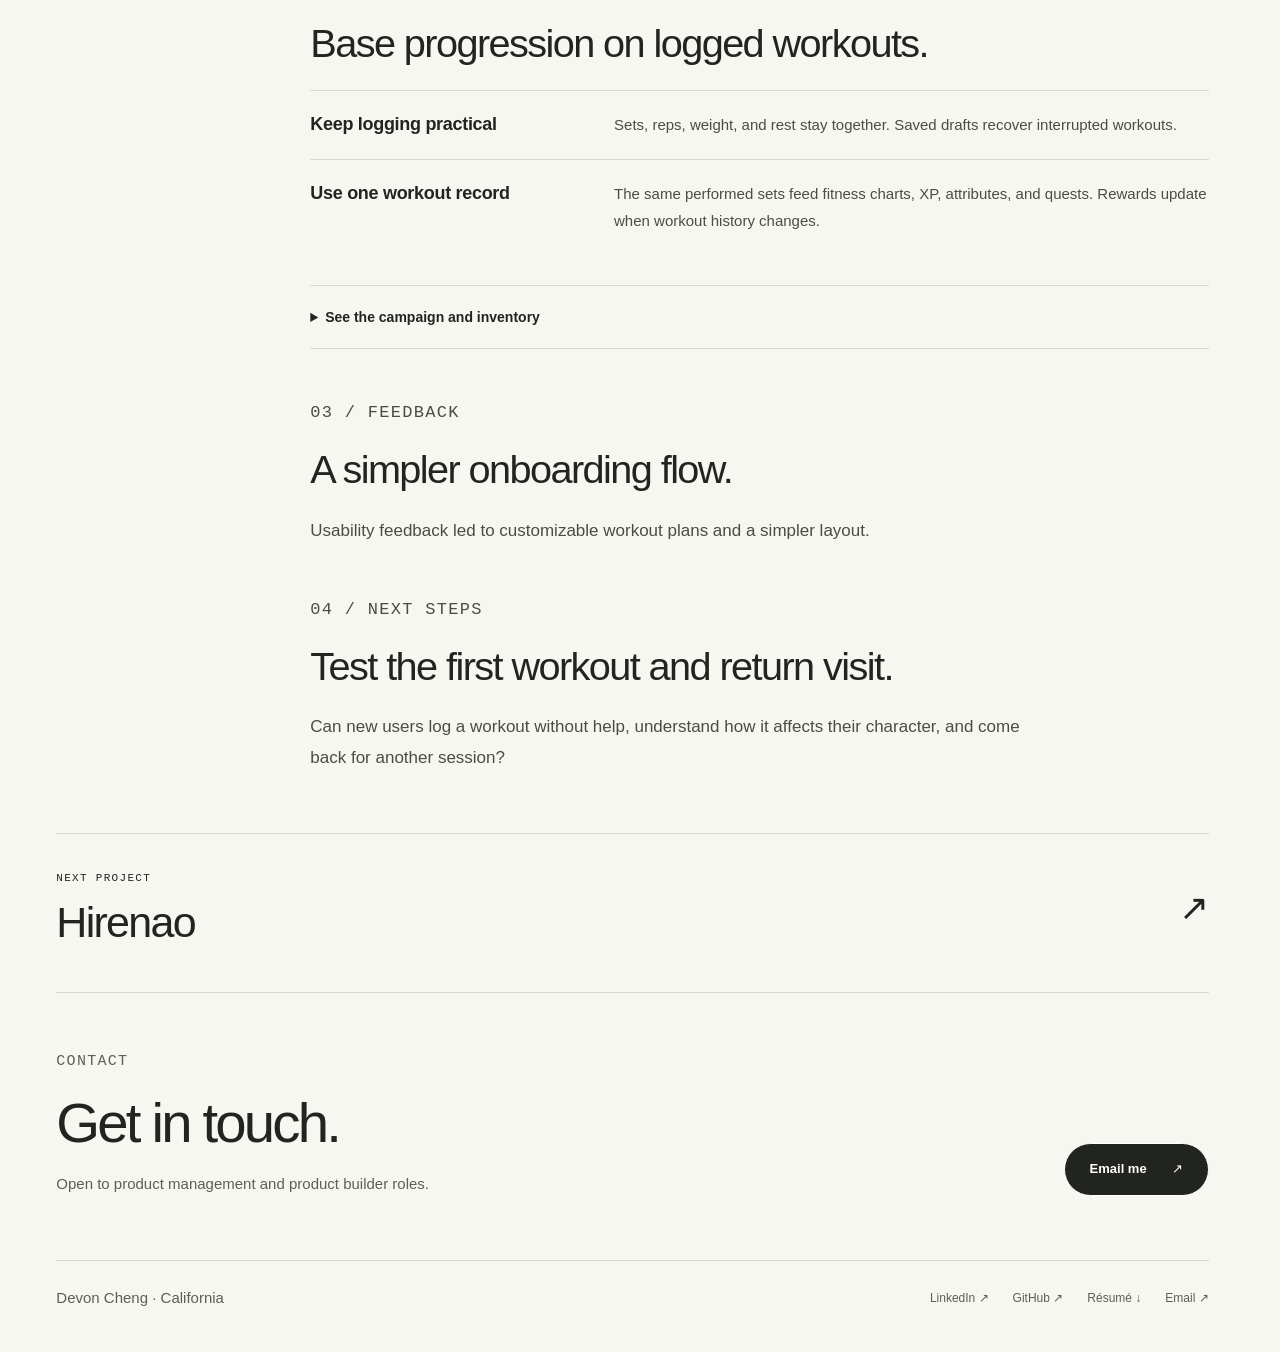
==== commit a0a221eb: "Remove numeric results from the FRPG case study" ====
--- a/projects/frpg/index.html
+++ b/projects/frpg/index.html
@@ -9,6 +9,16 @@
 <meta property="og:title" content="FRPG — Fitness RPG Tracker · Devon Cheng">
 <meta property="og:description" content="Devon Cheng’s native iOS Fitness RPG Tracker connects workout logging and progress analytics with character growth, quests, and inventory.">
 <meta property="og:type" content="website">
+<meta property="og:url" content="https://devon-cheng.github.io/projects/frpg/">
+<link rel="canonical" href="https://devon-cheng.github.io/projects/frpg/">
+<meta property="og:image" content="https://devon-cheng.github.io/assets/images/portfolio-share.png">
+<meta property="og:image:type" content="image/png">
+<meta property="og:image:width" content="1198">
+<meta property="og:image:height" content="464">
+<meta property="og:image:alt" content="Devon Cheng Portfolio in black and violet type on a cream background">
+<meta name="twitter:card" content="summary_large_image">
+<meta name="twitter:image" content="https://devon-cheng.github.io/assets/images/portfolio-share.png">
+<meta name="twitter:image:alt" content="Devon Cheng Portfolio in black and violet type on a cream background">
 <link rel="icon" href="../../assets/favicon.svg" type="image/svg+xml">
 <link rel="stylesheet" href="../../assets/site.css">
 <script src="../../assets/site.js" defer></script>
@@ -25,13 +35,13 @@
 <a class="back-link" href="../../#work">← All work</a><p class="eyebrow case-kicker">02 / FRPG <span class="status-tag">iOS · PRE-RELEASE</span></p>
 <h1 class="case-title" id="case-title">Fitness RPG Tracker.</h1><p class="case-deck">Log workouts, track strength, and develop a character through real training.</p>
 <dl class="case-meta"><div><dt>Role</dt><dd>Product design · Development</dd></div><div><dt>Platform</dt><dd>iOS · SwiftUI</dd></div><div><dt>Status</dt><dd>Pre-release</dd></div><div><dt>Source</dt><dd><a class="meta-link" href="https://github.com/devon4899/FRPG">GitHub ↗</a></dd></div></dl>
-<figure class="case-hero frpg-hero"><div class="frpg-hero-phones" role="region" aria-label="Workout, Character, and Progress screenshots. Scroll to explore." tabindex="0"><a class="screenshot-link" href="../../assets/images/frpg-session.webp" data-lightbox data-caption="Log sets, reps, and weight. Keep rest timing in the same view. Real app screenshot with demonstration data." aria-label="Enlarge. Log sets, reps, and weight. Keep rest timing in the same view."><img src="../../assets/images/frpg-session.webp" alt="FRPG workout showing bench press sets, weights, completed sets, and a rest timer." width="1320" height="2868" loading="eager" decoding="async"><span class="zoom-hint" aria-hidden="true"><span>View screen</span> ↗</span></a><a class="screenshot-link" href="../../assets/images/frpg-character.webp" data-lightbox data-caption="Training contributes to character XP, levels, and attributes. Real app screenshot with demonstration data." aria-label="Enlarge. Training contributes to character XP, levels, and attributes."><img src="../../assets/images/frpg-character.webp" alt="FRPG Character showing level 9, XP, a training streak, and six attributes." width="1320" height="2868" loading="eager" decoding="async"><span class="zoom-hint" aria-hidden="true"><span>View screen</span> ↗</span></a><a class="screenshot-link" href="../../assets/images/frpg-progress.webp" data-lightbox data-caption="Review strength and volume from recorded workouts. Real app screenshot with demonstration data." aria-label="Enlarge. Review strength and volume from recorded workouts."><img src="../../assets/images/frpg-progress.webp" alt="FRPG Bench Press progress with estimated strength, top-set weight, and volume charts." width="1320" height="2868" loading="eager" decoding="async"><span class="zoom-hint" aria-hidden="true"><span>View screen</span> ↗</span></a></div><figcaption><span class="swipe-hint">Swipe to explore →</span><span>Workout · Character · Progress</span><span>Real app screenshots · Demonstration data</span></figcaption></figure></section>
+<figure class="case-hero frpg-hero"><div class="frpg-hero-phones" role="region" aria-label="Workout, Character, and Progress screenshots. Scroll to explore." tabindex="0"><a class="screenshot-link" href="../../assets/images/frpg-session.webp" data-lightbox data-caption="Log sets, reps, and weight. Keep rest timing in the same view. Real app screenshot with demonstration data." aria-label="Enlarge. Log sets, reps, and weight. Keep rest timing in the same view."><img src="../../assets/images/frpg-session.webp" alt="FRPG workout showing bench press sets, weights, completed sets, and a rest timer." width="1320" height="2868" loading="eager" decoding="async"><span class="zoom-hint" aria-hidden="true"><span>View screen</span> ↗</span></a><a class="screenshot-link" href="../../assets/images/frpg-character.webp" data-lightbox data-caption="Training contributes to character XP, levels, and attributes. Real app screenshot with demonstration data." aria-label="Enlarge. Training contributes to character XP, levels, and attributes."><img src="../../assets/images/frpg-character.webp" alt="FRPG Character showing XP, a training streak, and character attributes." width="1320" height="2868" loading="eager" decoding="async"><span class="zoom-hint" aria-hidden="true"><span>View screen</span> ↗</span></a><a class="screenshot-link" href="../../assets/images/frpg-progress.webp" data-lightbox data-caption="Review strength and volume from recorded workouts. Real app screenshot with demonstration data." aria-label="Enlarge. Review strength and volume from recorded workouts."><img src="../../assets/images/frpg-progress.webp" alt="FRPG Bench Press progress with estimated strength, top-set weight, and volume charts." width="1320" height="2868" loading="eager" decoding="async"><span class="zoom-hint" aria-hidden="true"><span>View screen</span> ↗</span></a></div><figcaption><span class="swipe-hint">Swipe to explore →</span><span>Workout · Character · Progress</span><span>Real app screenshots · Demonstration data</span></figcaption></figure></section>
 <div class="case-layout wrap"><nav class="case-nav" aria-label="FRPG case study sections"><p class="eyebrow">FRPG</p><a href="#idea">Idea</a><a href="#decisions">Decisions</a><a href="#feedback">Feedback</a><a href="#next">Next steps</a></nav><div class="story">
 <section class="story-section compact-story" id="idea"><p class="eyebrow">01 / IDEA</p><h2>A workout log with RPG progression.</h2><p>I wanted training to feel connected across sessions. I designed and built the SwiftUI app, combining guided workouts and fitness charts with quests, character growth, and inventory.</p></section>
 <section class="story-section compact-story" id="decisions"><p class="eyebrow">02 / DECISIONS</p><h2>Base progression on logged workouts.</h2><div class="short-decisions"><article><h3>Keep logging practical</h3><p>Sets, reps, weight, and rest stay together. Saved drafts recover interrupted workouts.</p></article><article><h3>Use one workout record</h3><p>The same performed sets feed fitness charts, XP, attributes, and quests. Rewards update when workout history changes.</p></article></div>
-<details><summary>See the campaign and inventory</summary><div class="phone-grid"><a class="screenshot-link" href="../../assets/images/frpg-campaign.webp" data-lightbox data-caption="Campaign regions and encounters give training longer-term goals. Real app screenshot with demonstration data." aria-label="Enlarge. Campaign regions and encounters give training longer-term goals."><img src="../../assets/images/frpg-campaign.webp" alt="FRPG campaign map showing Kindling Vale and locked regions." width="1320" height="2868" loading="lazy" decoding="async"><span class="zoom-hint" aria-hidden="true"><span>View screen</span> ↗</span></a><a class="screenshot-link" href="../../assets/images/frpg-inventory.webp" data-lightbox data-caption="Earned chests appear in the inventory. Real app screenshot with demonstration data." aria-label="Enlarge. Earned chests appear in the inventory."><img src="../../assets/images/frpg-inventory.webp" alt="FRPG inventory showing an earned chest and 11 available chests." width="1320" height="2868" loading="lazy" decoding="async"><span class="zoom-hint" aria-hidden="true"><span>View screen</span> ↗</span></a></div><p>The repository calls the app RPGFit. It is under development toward its first public release.</p><p><a href="https://github.com/devon4899/FRPG/blob/main/docs/ARCHITECTURE.md">Architecture</a> · <a href="https://github.com/devon4899/FRPG/tree/main/docs/screenshots/iphone-6.9">Original screenshots</a></p></details></section>
-<section class="story-section compact-story" id="feedback"><p class="eyebrow">03 / FEEDBACK</p><h2>A simpler onboarding flow.</h2><p>Feedback from five test users led to customizable workout plans and a simpler layout.</p><div class="measurement"><div class="measurement-value">40% less time</div><p>Reported onboarding-time reduction in a five-person usability test.</p></div><p class="measure-note">239 exercises in the catalog · Founder-reported.</p></section>
-<section class="story-section compact-story" id="next"><p class="eyebrow">04 / NEXT STEPS</p><h2>Test the first two sessions.</h2><p>Can new users log a workout without help, understand how it affects their character, and return for a second session?</p></section></div></div>
+<details><summary>See the campaign and inventory</summary><div class="phone-grid"><a class="screenshot-link" href="../../assets/images/frpg-campaign.webp" data-lightbox data-caption="Campaign regions and encounters give training longer-term goals. Real app screenshot with demonstration data." aria-label="Enlarge. Campaign regions and encounters give training longer-term goals."><img src="../../assets/images/frpg-campaign.webp" alt="FRPG campaign map showing Kindling Vale and locked regions." width="1320" height="2868" loading="lazy" decoding="async"><span class="zoom-hint" aria-hidden="true"><span>View screen</span> ↗</span></a><a class="screenshot-link" href="../../assets/images/frpg-inventory.webp" data-lightbox data-caption="Earned chests appear in the inventory. Real app screenshot with demonstration data." aria-label="Enlarge. Earned chests appear in the inventory."><img src="../../assets/images/frpg-inventory.webp" alt="FRPG inventory showing earned chests available to open." width="1320" height="2868" loading="lazy" decoding="async"><span class="zoom-hint" aria-hidden="true"><span>View screen</span> ↗</span></a></div><p>The repository calls the app RPGFit. It is under development toward its first public release.</p><p><a href="https://github.com/devon4899/FRPG/blob/main/docs/ARCHITECTURE.md">Architecture</a> · <a href="https://github.com/devon4899/FRPG/tree/main/docs/screenshots/iphone-6.9">Original screenshots</a></p></details></section>
+<section class="story-section compact-story" id="feedback"><p class="eyebrow">03 / FEEDBACK</p><h2>A simpler onboarding flow.</h2><p>Usability feedback led to customizable workout plans and a simpler layout.</p></section>
+<section class="story-section compact-story" id="next"><p class="eyebrow">04 / NEXT STEPS</p><h2>Test the first workout and return visit.</h2><p>Can new users log a workout without help, understand how it affects their character, and come back for another session?</p></section></div></div>
 <a class="more-project wrap" href="../hirenao/"><div><p class="eyebrow">NEXT PROJECT</p><h2>Hirenao</h2></div><span class="arrow" aria-hidden="true">↗</span></a></main><footer class="contact wrap" id="contact">
 <div class="contact-main"><div><p class="eyebrow">CONTACT</p><h2>Get in touch.</h2><p>Open to product management and product builder roles.</p></div>
 <a class="pill-link" href="mailto:yic159@ucsd.edu">Email me <span class="arrow" aria-hidden="true">↗</span></a></div>
--- a/assets/site.css
+++ b/assets/site.css
@@ -49,6 +49,7 @@
 .eyebrow { font-family: ui-monospace, SFMono-Regular, Menlo, Consolas, monospace; text-transform: uppercase; font-size: 11px; line-height: 1.5; letter-spacing: 1.3px; font-weight: 500; }
 .hero { position: relative; padding-top: clamp(58px, 7.1vw, 106px); padding-bottom: 58px; }
 .hero-top { display: flex; justify-content: space-between; align-items: center; gap: 22px; margin-bottom: 32px; }
+.hero-flourish { position: absolute; top: clamp(14px, 2.4vw, 34px); right: clamp(18px, 7.5%, 93px); width: clamp(106px, 12vw, 166px); height: auto; color: #7965b3; pointer-events: none; }
 .availability { display: flex; align-items: center; gap: 9px; color: var(--muted); font-size: 12px; }
 .availability::before { content: ""; width: 6px; height: 6px; border-radius: 50%; background: var(--green); box-shadow: 0 0 0 4px #e6ebdf; }
 .hero-layout { display: grid; grid-template-columns: minmax(0, 1.55fr) minmax(250px, .7fr); gap: 45px; align-items: end; }
@@ -76,15 +77,17 @@
 .pill-link { display: inline-flex; align-items: center; gap: 25px; text-decoration: none; font-size: 13px; line-height: 1.3; font-weight: 550; border: 1px solid currentColor; border-radius: 40px; padding: 14px 20px; transition: background .2s ease, color .2s ease; }
 .pill-link:hover { background: var(--ink); color: var(--paper); border-color: var(--ink); }
 .project-summary .pill-link { margin-top: 25px; }
+.project-actions { display: flex; flex-wrap: wrap; align-items: center; gap: 12px; margin-top: 24px; }
+.project-summary .project-actions .pill-link { margin-top: 0; }
+.product-link { min-height: 52px; gap: 14px; padding: 15px 23px; border-color: var(--purple); background: var(--purple); color: #fff; font-size: 16px; font-weight: 650; }
+.product-link:hover { border-color: #442da4; background: #442da4; color: #fff; }
 .project-image { margin: 0 clamp(24px, 4.3vw, 58px); }
 .screenshot-link { display: block; position: relative; text-decoration: none; border-radius: 7px; overflow: hidden; }
 .screenshot-link img { width: 100%; }
 .project-image .screenshot-link { box-shadow: 0 12px 40px rgba(40, 25, 85, .13); }
 .zoom-hint { position: absolute; right: 12px; bottom: 12px; color: #fff; background: rgba(30,31,33,.91); border: 1px solid rgba(255,255,255,.3); border-radius: 30px; padding: 8px 12px; display: flex; align-items: center; gap: 9px; font-size: 11px; transition: background .15s ease; }
 .screenshot-link:hover .zoom-hint { background: var(--purple); }
-.project-foot { margin: 0 clamp(24px, 4.3vw, 58px); padding: 22px 0 30px; display: flex; gap: 20px; justify-content: space-between; align-items: center; font-size: 12px; color: #514a65; }
-.project-foot strong { color: var(--ink); font-weight: 600; }
-.project-foot .capture-note { font-size: 11px; }
+.project-foot { margin: 0 clamp(24px, 4.3vw, 58px); padding: 22px 0 30px; font-size: 12px; line-height: 1.6; color: #514a65; }
 .frpg-project { background: #e6e9de; display: grid; grid-template-columns: .8fr 1.2fr; min-height: 650px; }
 .frpg-project .project-top { display: flex; flex-direction: column; align-items: flex-start; justify-content: center; gap: 0; padding-right: 0; }
 .frpg-project h3 { margin-bottom: 24px; }
@@ -125,6 +128,7 @@
 .case-kicker { margin-top: 56px; display: flex; align-items: center; gap: 16px; }
 .case-title { max-width: 1000px; font-weight: 500; font-size: clamp(44px, 5.9vw, 80px); line-height: 1.06; letter-spacing: -.055em; margin: 23px 0 27px; }
 .case-deck { max-width: 710px; font-size: clamp(17px, 1.75vw, 21px); color: var(--muted); line-height: 1.65; }
+.case-intro > .product-link { margin-top: 24px; }
 .case-meta { display: grid; grid-template-columns: 1.2fr 1fr 1fr auto; gap: 25px; margin: 43px 0 36px; padding: 22px 0; border-block: 1px solid var(--line); }
 .case-meta dt { color: var(--muted); font-size: 10px; letter-spacing: .8px; text-transform: uppercase; margin-bottom: 8px; }
 .case-meta dd { font-size: 13px; line-height: 1.5; }
@@ -154,16 +158,6 @@
 .workflow-figure figcaption { margin-top: 13px; font-size: 13px; color: var(--muted); line-height: 1.6; }
 .workflow-figure figcaption strong { font-weight: 550; color: var(--ink); }
 .figure-number { color: var(--purple); font-family: ui-monospace, monospace; font-size: 11px; margin-right: 10px; }
-.measurement { display: grid; grid-template-columns: 1fr 1.2fr; gap: 30px; background: var(--ink); color: white; padding: 32px; margin: 30px 0 22px; border-radius: 5px; align-items: center; }
-.measurement-value { font-size: clamp(36px, 4.4vw, 56px); font-weight: 500; letter-spacing: -.06em; white-space: nowrap; }
-.measurement-value .from { color: #b9bcae; }
-.measurement p { font-size: 14px; line-height: 1.7; color: #ecefe5; }
-.measurement p strong { color: white; }
-.metric-row { display: grid; grid-template-columns: repeat(3, 1fr); gap: 20px; margin: 29px 0 21px; }
-.metric { border-top: 1px solid var(--line); padding-top: 20px; }
-.metric strong { display: block; font-size: 42px; font-weight: 500; letter-spacing: -.055em; margin-bottom: 8px; }
-.metric span { font-size: 13px; line-height: 1.5; color: var(--muted); display: block; }
-.story-section .measure-note { font-size: 12px; line-height: 1.7; color: var(--muted); }
 .next-test { padding: 29px; background: var(--lavender); border-radius: 5px; margin-top: 30px; }
 .next-test h3 { font-size: 20px; font-weight: 550; letter-spacing: -.3px; margin-bottom: 12px; }
 .next-test p { font-size: 15px; color: #4a425b; line-height: 1.75; }
@@ -185,7 +179,6 @@
 .phone-grid.three { grid-template-columns: repeat(3, minmax(0, 1fr)); gap: 22px; }
 .phone-grid .workflow-figure { margin-top: 14px; }
 .phone-grid .screenshot-link { max-width: 330px; margin-inline: auto; border-radius: 23px; box-shadow: 0 12px 28px rgba(45,50,35,.09); }
-.frpg-case .measurement { background: var(--green); }
 .frpg-case .next-test p { color: #3d4b3a; }
 .frpg-case .workflow-figure figcaption { margin-top: 18px; }
 
@@ -250,7 +243,6 @@
   .frpg-project .project-top { padding: 35px 0 35px 35px; }
   .about { gap: 55px; }
   .case-layout { grid-template-columns: 150px minmax(0, 1fr); gap: 35px; }
-  .measurement { grid-template-columns: 1fr; gap: 12px; }
   .phone-grid.three { gap: 14px; }
 }
 @media (max-width: 760px) {
@@ -262,6 +254,7 @@
   .nav-contact { display: none; }
   .hero { padding-top: 48px; padding-bottom: 27px; }
   .hero-top { margin-bottom: 28px; }
+  .hero-flourish { top: 10px; right: 4px; }
   .hero-top .availability { display: none; }
   .hero-layout { grid-template-columns: 1fr; gap: 30px; }
   .hero h1 { font-size: clamp(49px, 10.7vw, 77px); }
@@ -275,7 +268,7 @@
   .project-summary p { font-size: 15px; }
   .project-summary .pill-link { margin-top: 20px; }
   .project-image { margin-inline: 18px; }
-  .project-foot { margin-inline: 26px; padding-block: 20px 25px; align-items: flex-start; flex-direction: column; gap: 10px; line-height: 1.6; }
+  .project-foot { margin-inline: 26px; padding-block: 20px 25px; }
   .project-image .zoom-hint { font-size: 10px; right: 7px; bottom: 7px; padding: 6px 9px; }
   .frpg-project { display: block; }
   .frpg-project .project-top { padding: 29px 29px 0; }
@@ -310,10 +303,6 @@
   .decision h3 { font-size: 21px; }
   .decision p { font-size: 15px; }
   .story-section .callout { padding: 20px; font-size: 15px; }
-  .metric-row { gap: 15px; }
-  .metric strong { font-size: 36px; }
-  .metric span { font-size: 12px; }
-  .measurement { padding: 25px; }
   .next-test { padding: 24px; }
   .frpg-hero { padding: 24px 24px 20px; }
   .frpg-hero-phones { gap: 17px; }
@@ -348,8 +337,6 @@
   .phone-composition { padding-inline: 26px; gap: 15px; }
   .frpg-hero-phones { grid-template-columns: 1fr 1fr; }
   .frpg-hero-phones > :last-child { display: none; }
-  .metric strong { font-size: 31px; }
-  .metric-row { gap: 10px; }
 }
 @media (prefers-reduced-motion: reduce) {
   html { scroll-behavior: auto; }
@@ -370,9 +357,6 @@
   .frpg-hero-phones > :nth-child(2) { margin-top: 0; }
   .frpg-hero-phones > :last-child { display: block; }
 }
-
-.cohort-label { font-size: 15px; font-weight: 550; margin-top: 30px; }
-.cohort-label + .metric-row { margin-top: 17px; }
 
 /* Two real screens share one frame; each opens its own full capture. */
 .split-stage { position: relative; aspect-ratio: 2.45; background: #0b0b0c; border-radius: 7px; overflow: hidden; box-shadow: 0 12px 40px rgba(40, 25, 85, .13); }
